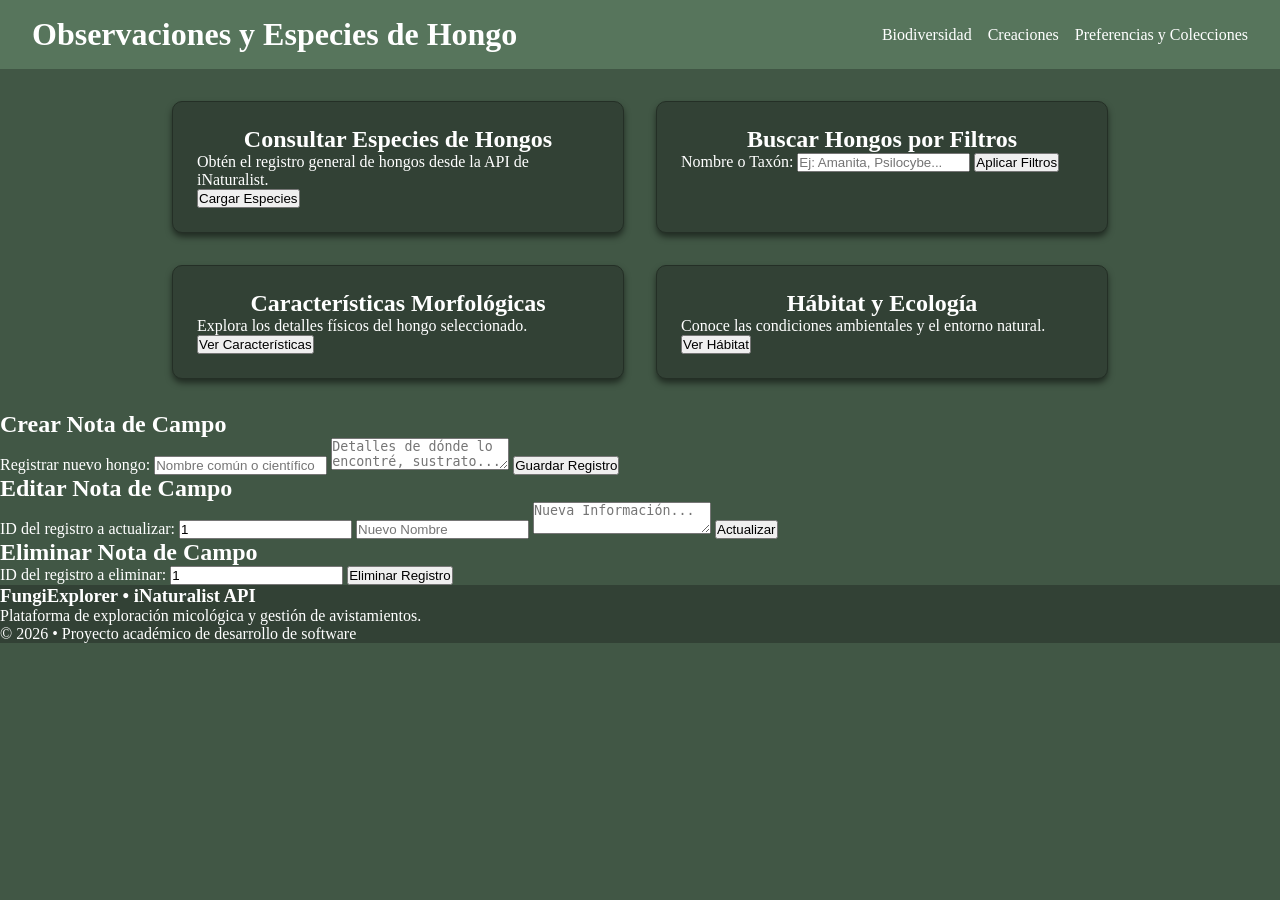
==== index.html @ bd95207e "Actualización del css" ====
<!DOCTYPE html>
<html lang="es">
<head>
    <meta charset="UTF-8">
    <meta name="viewport" content="width=device-width, initial-scale=1.0">
    <title>Consumiento APIs</title>
    <link rel="stylesheet" href="css/style.css">
</head>
<body>
    <header>
        <div id="encabezado">
            <h1>Observaciones y Especies de Hongo</h1>

            <nav>
                <a href="#exploradorBiodiversidad">Biodiversidad</a>
                <a href="#CRUDCreaciones">Creaciones</a>
                <a href="pags/preferenciasColecciones.html">Preferencias y Colecciones</a>
            </nav>
        </div>
    </header>

    <main>

        <section id="exploradorBiodiversidad">
            <div class="gridConsultas">
                <div class="cardConsulta">
                    <!-- consultar especies de hongos -->
                    <article>
                        <h2>Consultar Especies de Hongos</h2>
                        <p>Obtén el registro general de hongos desde la API de iNaturalist.</p>
                        <button id="btnConsultarHongos">Cargar Especies</button>
                        <div id="resultadoConsultar"></div>
                    </article>
                </div>

                <div class="cardConsulta">
                    <!-- //buscar hongos por filtros -->
                    <article>
                        <h2>Buscar Hongos por Filtros</h2>
                        <label for="inputFiltroNombre">Nombre o Taxón:</label>
                        <input id="inputFiltroNombre" type="text" placeholder="Ej: Amanita, Psilocybe...">
                        <button id="btnFiltrar">Aplicar Filtros</button>
                        <div id="resultadoFiltros"></div>
                    </article>
                </div>

                <div class="cardConsulta">
                    <!-- //mostrar caracteristicas -->
                    <article>
                        <h2>Características Morfológicas</h2>
                        <p>Explora los detalles físicos del hongo seleccionado.</p>
                        <button id="btnVerCaracteristicas">Ver Características</button>
                        <div id="detalleCaracteristicas"></div>
                        </article>
                </div>

                <div class="cardConsulta">
                    <!-- //mostrar habitad y ecologia -->
                    <article>
                        <h2>Hábitat y Ecología</h2>
                        <p>Conoce las condiciones ambientales y el entorno natural.</p>
                        <button id="btnVerHabitat">Ver Hábitat</button>
                        <div id="detalleHabitat"></div>
                    </article>
                </div>
            </div>
        </section>

        <section id="CRUDCreaciones">
            <div>
                <div>
                    <!-- Crear notas de campo u obserbaciones propias -->
                    <article>
                        <h2>Crear Nota de Campo</h2>
                        <label for="postNombre">Registrar nuevo hongo:</label>
                        <input id="postNombre" type="text" placeholder="Nombre común o científico" required>
                        <textarea id="postInformacion" placeholder="Detalles de dónde lo encontré, sustrato..." required></textarea>
                        <button id="btnCrear">Guardar Registro</button>
                    </article>
                </div>

                <div>
                    <!-- editar notas de campo propias -->
                    <article>
                        <h2>Editar Nota de Campo</h2>
                        <label for="putId">ID del registro a actualizar:</label>
                        <input id="putId" type="number" min="1" value="1" required>
                        <input id="putNombre" type="text" placeholder="Nuevo Nombre" required>
                        <textarea id="putContenido" placeholder="Nueva Información..." required></textarea>
                        <button id="btnActualizar">Actualizar</button>
                        <div id="resultadoPut"></div>
                    </article>
                </div>
                
                <div>
                    <!-- eliminar notas de campo -->
                    <article>
                        <h2>Eliminar Nota de Campo</h2>
                        <label for="deleteId">ID del registro a eliminar:</label>
                        <input id="deleteId" type="number" min="1" value="1">
                        <button id="btnDelete">Eliminar Registro</button>
                        <div id="resultadoDelete"></div>
                    </article>
                </div>
            </div>
        </section>
    </main>

    <footer>
        <!-- Información del proyecto -->
        <article>
            <h3>FungiExplorer &bull; iNaturalist API</h3>
            <p>Plataforma de exploración micológica y gestión de avistamientos.</p>
            <p>&copy; 2026 &bull; Proyecto académico de desarrollo de software</p>
        </article>
    </footer>
    <script src="js/script.js"></script>
</body>
</html>
---- css/style.css ----
*{
  box-sizing: border-box;
  padding: 0;
  margin: 0;
}

/* rgb(65, 87, 69) */
/* rgb(87, 117, 92) */
/* rgb(50, 65, 53) */

/* rgb(32, 38, 41) - verde oscuro*/ 
/* rgb(87, 117, 92) -verde clarito */
/* rgb(155, 166, 158) - gris*/
/* rgb(232, 236, 232) -blanco */
/* rgb(76, 209, 55) - verde brillante*/

#encabezado{
  background-color: rgb(87, 117, 92);
  display: flex;
  justify-content: space-between;
  align-items: center;
  padding: 1rem 2rem;
}

#encabezado nav{
  display: flex;
  gap: 1rem;
}

nav a{
  text-decoration: none;
  color: white;
}

body{
  background-color: rgb(65, 87, 69);
  color: white;
}

.gridConsultas{
  display: grid;
  grid-template-columns: repeat(2, 1fr);
  gap: 2rem;
  max-width: 1000px;
  margin: 0 auto;
  padding: 2rem;
}

.cardConsulta{
  background-color: rgb(50, 65, 53);
  border: 1px solid rgb(36, 47, 38);
  border-radius: 10px;
  padding: 1.5rem;
  box-shadow: 0 4px 6px rgba(0, 0, 0, 0.5);
  display: flex;
  flex-direction: column;
  justify-content: space-between;
}

.cardConsulta h2{
  text-align: center;
}



@media (max-width: 768px) {
  .grid-consultas {
      grid-template-columns: 1fr;
  }
}

footer{
  background-color: rgb(50, 65, 53);
}
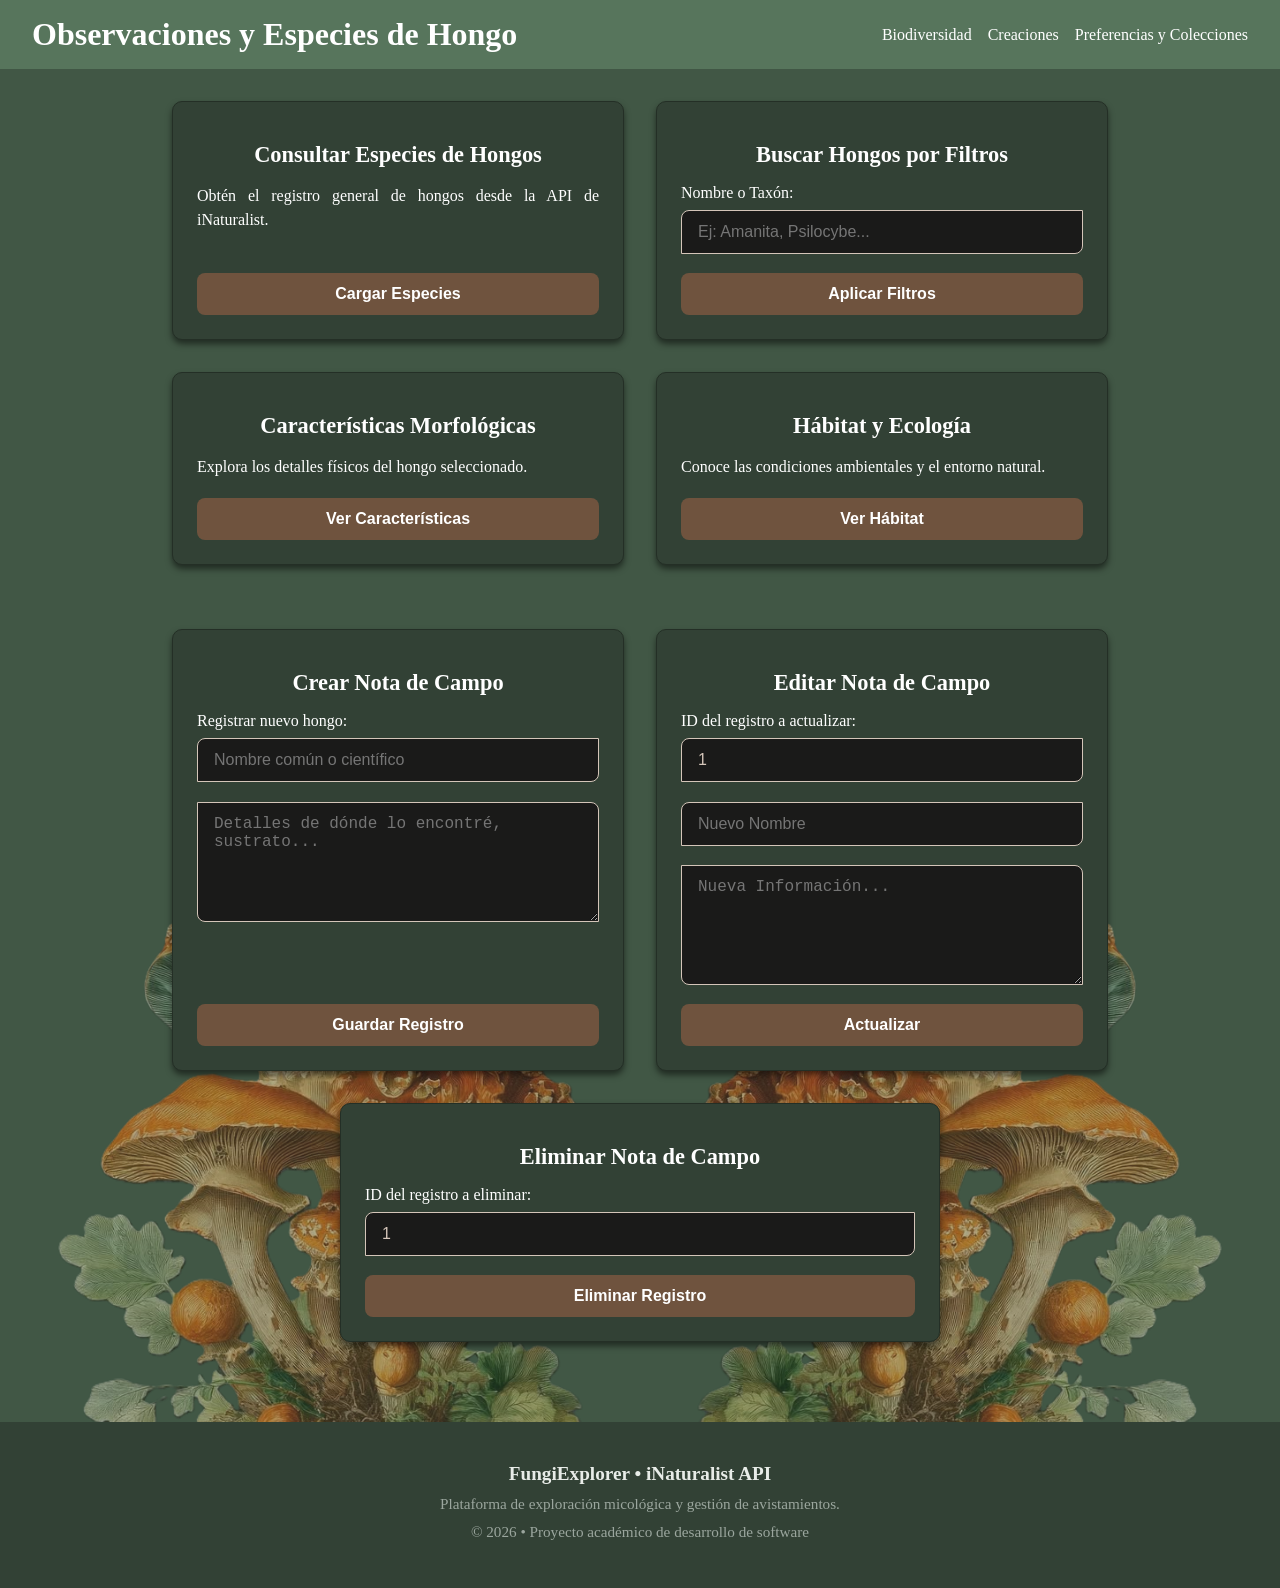
==== commit 61dd335e: "Actualizacion del css con sus imagenes" ====
--- a/index.html
+++ b/index.html
@@ -67,8 +67,8 @@
         </section>
 
         <section id="CRUDCreaciones">
-            <div>
-                <div>
+            <div class="gridConsultas">
+                <div class="cardConsulta">
                     <!-- Crear notas de campo u obserbaciones propias -->
                     <article>
                         <h2>Crear Nota de Campo</h2>
@@ -79,7 +79,7 @@
                     </article>
                 </div>
 
-                <div>
+                <div class="cardConsulta">
                     <!-- editar notas de campo propias -->
                     <article>
                         <h2>Editar Nota de Campo</h2>
@@ -92,7 +92,7 @@
                     </article>
                 </div>
                 
-                <div>
+                <div class="cardConsulta">
                     <!-- eliminar notas de campo -->
                     <article>
                         <h2>Eliminar Nota de Campo</h2>
@@ -104,6 +104,11 @@
                 </div>
             </div>
         </section>
+        <section>
+            <img src="img/Honguitos.png" alt="Honguito decorativo" class="honguitoIzq">
+            <img src="img/Honguitos.png" alt="Honguito decorativo" class="honguitoDer">
+        </section>
+        
     </main>
 
     <footer>
--- a/css/style.css
+++ b/css/style.css
@@ -55,20 +55,195 @@
   display: flex;
   flex-direction: column;
   justify-content: space-between;
+  height: 100%;
+}
+
+.cardConsulta article {
+  display: flex;
+  flex-direction: column;
+  height: 100%;
 }
 
 .cardConsulta h2{
   text-align: center;
-}
-
-
+  font-size: 1.4rem;
+  margin: 1rem;
+}
+
+.cardConsulta p{
+  text-align: justify;
+  line-height: 1.5;
+  margin-bottom: 1.2rem;
+}
+
+.cardConsulta label{
+  display: block;
+  margin-bottom: 0.5rem;
+  font-weight: 500;
+}
+
+.cardConsulta input{
+  width: 100%;
+  padding: 0.75rem 1rem;
+  background-color: #1a1a19;
+  border: 1.5px solid #d4c5b9;
+  border-radius: 8px 0px;
+  color: #d4c5b9;
+  font-size: 1rem;
+  transition: all 0.3s ease;
+  box-sizing: border-box;
+  margin-bottom: 1.2rem;
+}
+
+.cardConsulta textarea{
+  width: 100%;
+  padding: 0.75rem 1rem;
+  background-color: #1a1a19;
+  border: 1.5px solid #d4c5b9;
+  border-radius: 0px 8px;
+  color: #d4c5b9;
+  font-size: 1rem;
+  box-sizing: border-box;
+  margin-bottom: 1.2rem;
+  min-height: 120px;
+  max-height: 250px;
+  resize: vertical;
+  margin-bottom: 1.2rem;
+}
+
+.cardConsulta input[type="text"]:focus{
+  border-color: #8c6d53;
+  box-shadow: 0 0 0 3px rgba(140, 109, 83, 0.15);
+}
+
+.cardConsulta button {
+  background-color: #6f533e;
+  color: white;
+  border: none;
+  border-radius: 8px;
+  padding: 0.75rem 1.25rem;
+  font-size: 1rem;
+  font-weight: 600;
+  cursor: pointer;
+  width: 100%;
+  margin-top: auto;
+}
+
+.cardConsulta select {
+  width: 100%;
+  padding: 0.75rem 1rem;
+  background-color: #1a1a19;
+  border: 1.5px solid #d4c5b9;
+  border-radius: 8px;
+  color: #d4c5b9;
+  font-size: 1rem;
+  font-family: inherit;
+  outline: none;
+  cursor: pointer;
+  box-sizing: border-box;
+  margin-bottom: 1.2rem;
+}
+
+.cardConsulta input[type="checkbox"] {
+  accent-color: #6f533e; 
+  width: 1.1rem;
+  height: 1.1rem;
+  cursor: pointer;
+  margin-right: 0.5rem;
+  vertical-align: middle;
+}
+
+.cardConsulta button:active {
+  transform: scale(0.98);
+}
+
+.gridConsultas .cardConsulta:nth-child(3):last-child {
+  grid-column: span 2;
+  max-width: 600px;
+  margin: 0 auto;    
+  width: 100%;
+}
 
 @media (max-width: 768px) {
   .grid-consultas {
-      grid-template-columns: 1fr;
+    grid-template-columns: 1fr;
   }
 }
 
-footer{
+footer {
   background-color: rgb(50, 65, 53);
+  color: rgb(155, 166, 158);
+  text-align: center;
+  padding: 2.5rem 1rem;
+  margin-top: 3rem;
+  border-top: 1px solid rgb(50, 65, 53);
+}
+
+footer article h3 {
+  color: rgb(232, 236, 232);
+  font-size: 1.2rem;
+  margin-bottom: 0.5rem;
+}
+
+footer article p {
+  font-size: 0.95rem;
+  margin-bottom: 0.4rem;
+  line-height: 1.4;
+}
+
+
+
+body {
+  background-color: rgb(65, 87, 69);
+  color: white;
+  min-height: 100vh;
+  display: flex;              
+  flex-direction: column;
+  margin: 0;
+}
+
+main {
+  flex: 1;
+}
+
+footer {
+  color: rgb(155, 166, 158);
+  text-align: center;
+  padding: 2.5rem 1rem;
+  border-top: 1px solid rgb(50, 65, 53);
+  width: 100%;
+}
+
+body {
+    background-color: rgb(65, 87, 69);
+    color: white;
+    min-height: 100vh;
+    display: flex;
+    flex-direction: column;
+    margin: 0;
+    position: relative;
+    z-index: 1; /* Capa base */
+}
+
+.honguitoIzq {
+  position: absolute;
+  bottom: 20px;         
+  left: 0;              
+  width: 650px;         
+  height: auto;
+  opacity: 0.60;        
+  pointer-events: none; 
+  z-index: -1;          
+}
+
+.honguitoDer {
+  position: absolute;   
+  bottom: 20px;
+  right: 0;             
+  width: 650px;   
+  height: auto;
+  transform: scaleX(-1); 
+  opacity: 0.60;
+  pointer-events: none;
+  z-index: -1;          
 }
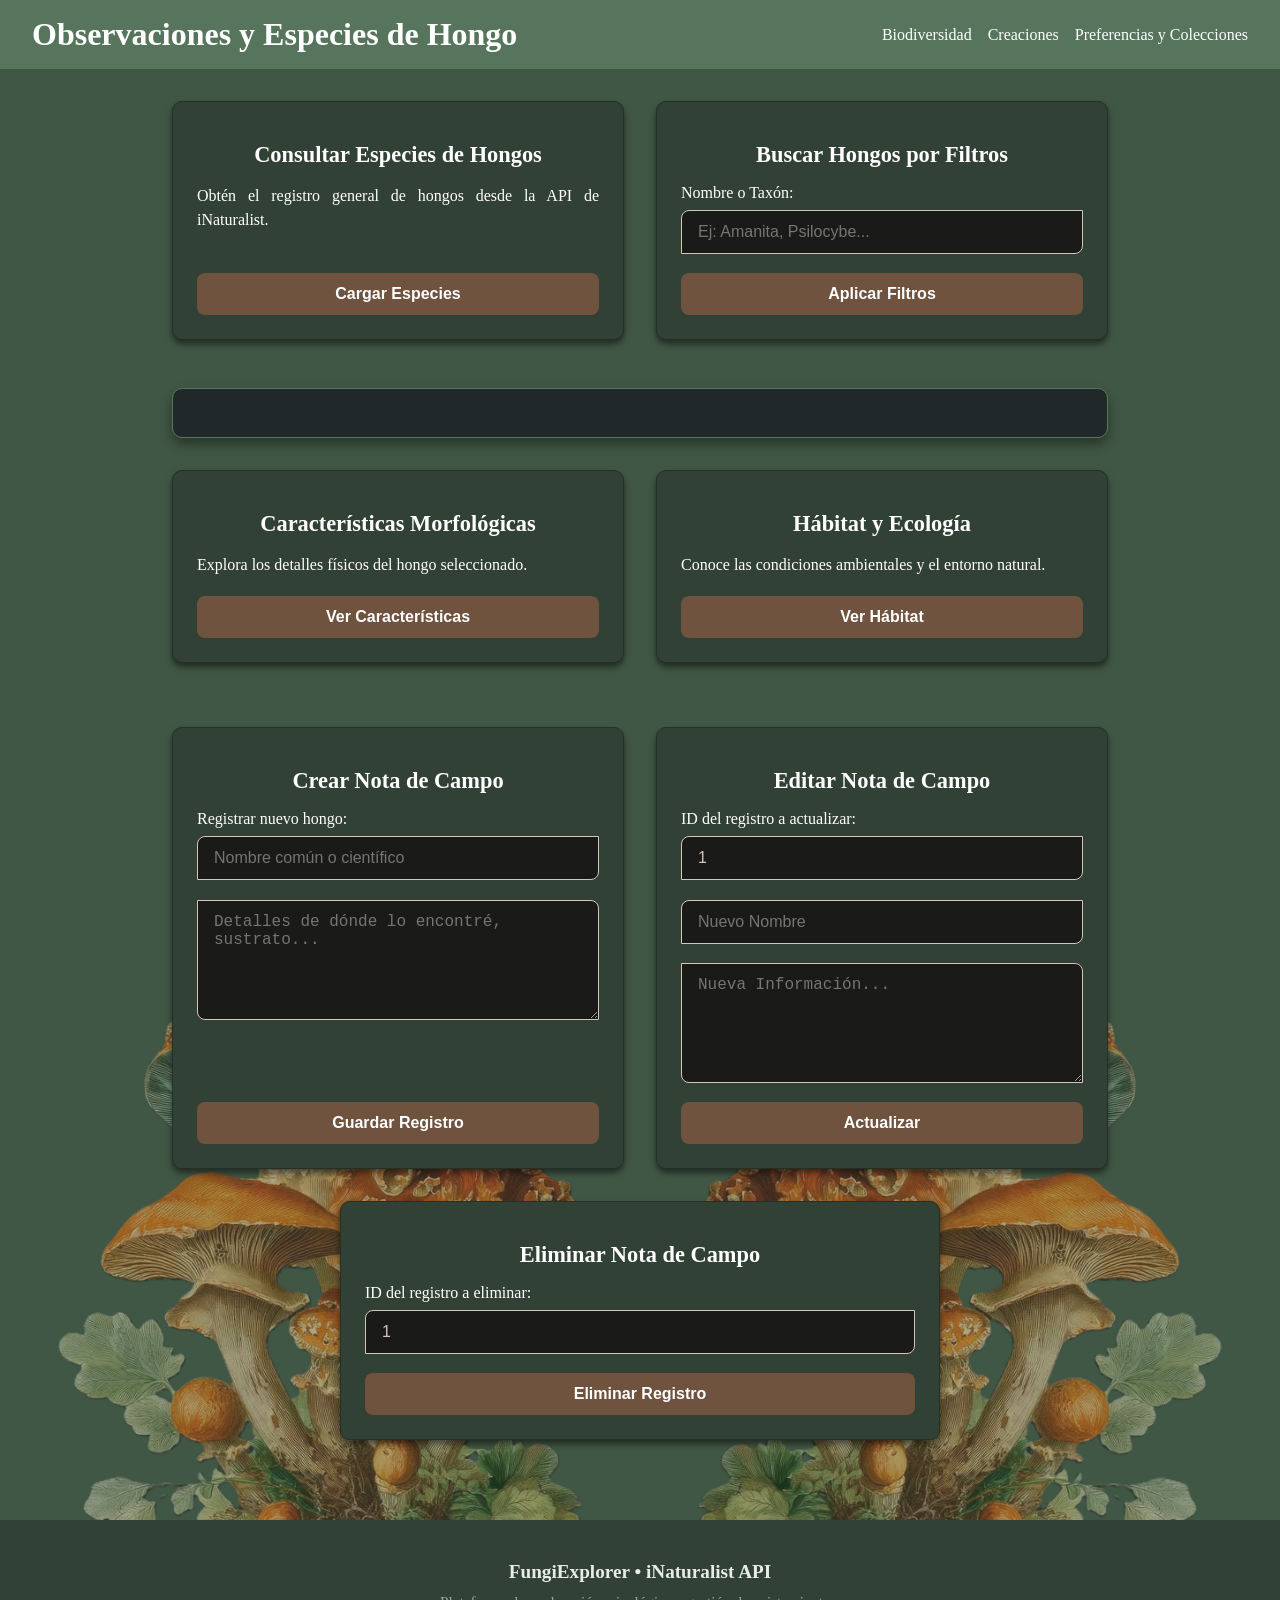
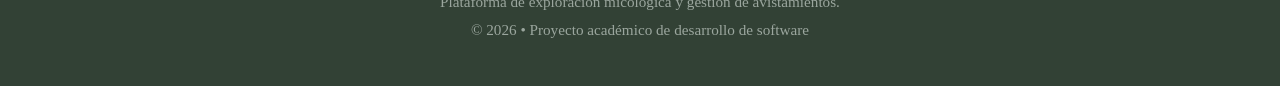
==== commit 854f1a2c: "Creación de la funcion para mostra el listado de los hongos y restructuración del formato" ====
--- a/index.html
+++ b/index.html
@@ -29,8 +29,9 @@
                         <h2>Consultar Especies de Hongos</h2>
                         <p>Obtén el registro general de hongos desde la API de iNaturalist.</p>
                         <button id="btnConsultarHongos">Cargar Especies</button>
-                        <div id="resultadoConsultar"></div>
+                        <!-- <div id="resultadoConsultar"></div> -->
                     </article>
+                    
                 </div>
 
                 <div class="cardConsulta">
@@ -43,6 +44,8 @@
                         <div id="resultadoFiltros"></div>
                     </article>
                 </div>
+
+                <div id="resultadoConsultar" class="resultado-api-full"></div>
 
                 <div class="cardConsulta">
                     <!-- //mostrar caracteristicas -->
@@ -64,6 +67,8 @@
                     </article>
                 </div>
             </div>
+
+            
         </section>
 
         <section id="CRUDCreaciones">
--- a/css/style.css
+++ b/css/style.css
@@ -246,4 +246,84 @@
   opacity: 0.60;
   pointer-events: none;
   z-index: -1;          
+}
+
+/* tarjetas para los hongos -------------------------------*/
+/* 1. Contenedor general que se abre a todo lo ancho abajo de las dos primeras tarjetas */
+.resultado-api-full {
+  grid-column: 1 / -1; /* Ocupa las dos columnas completas de la sección */
+  background-color: rgba(32, 38, 41, 0.95);
+  border: 1px solid rgb(87, 117, 92);
+  border-radius: 10px;
+  padding: 1.5rem;
+  margin-top: 1rem;
+  box-shadow: 0 6px 12px rgba(0, 0, 0, 0.4);
+}
+
+/* 2. Hacemos que cuando JavaScript meta las tarjetas, se organicen en columnas internas */
+#resultadoConsultar:not(:empty) {
+  display: grid;
+  grid-template-columns: repeat(auto-fill, minmax(220px, 1fr));
+  gap: 1.5rem;
+}
+
+/* 3. Estilo para cada tarjeta individual de hongo que crea tu función JS */
+.tarjetaHongo {
+  background-color: rgb(50, 65, 53);
+  border: 1px solid rgb(36, 47, 38);
+  border-radius: 8px;
+  padding: 1rem;
+  display: flex;
+  flex-direction: column;
+  gap: 0.5rem;
+  box-shadow: 0 2px 4px rgba(0, 0, 0, 0.3);
+}
+
+/* 4. Estilo para la imagen del hongo dentro de la tarjeta inyectada */
+.tarjetaHongo img {
+  width: 100%;
+  height: 140px;
+  object-fit: cover;
+  border-radius: 6px;
+  margin-bottom: 0.5rem;
+}
+
+.tarjetaHongo h3 {
+  font-size: 1.1rem;
+  color: rgb(76, 209, 55);
+  margin-bottom: 0.3rem;
+}
+
+.tarjetaHongo p {
+  font-size: 0.9rem;
+  margin-bottom: 0.2rem;
+  text-align: left;
+  line-height: 1.3;
+}
+
+/* boton ver mas */
+/* Estilo general para el botón "Ver más" que se crea por JS */
+.botonVerMas {
+  grid-column: 1 / -1; /* Hace que el botón abarque todo el ancho de las columnas de la cuadrícula */
+  background-color: #6f533e;
+  color: white;
+  border: none;
+  border-radius: 8px;
+  padding: 0.85rem 1.25rem;
+  font-size: 1rem;
+  font-weight: 600;
+  cursor: pointer;
+  width: 100%;
+  max-width: 300px; /* Evita que en pantallas grandes el botón sea gigantesco */
+  margin: 1.5rem auto 0.5rem auto; /* Lo centra automáticamente horizontalmente */
+  transition: background-color 0.2s ease, transform 0.1s ease;
+  box-shadow: 0 4px 6px rgba(0, 0, 0, 0.3);
+}
+
+.botonVerMas:hover {
+  background-color: #5c4433;
+}
+
+.botonVerMas:active {
+  transform: scale(0.98);
 }
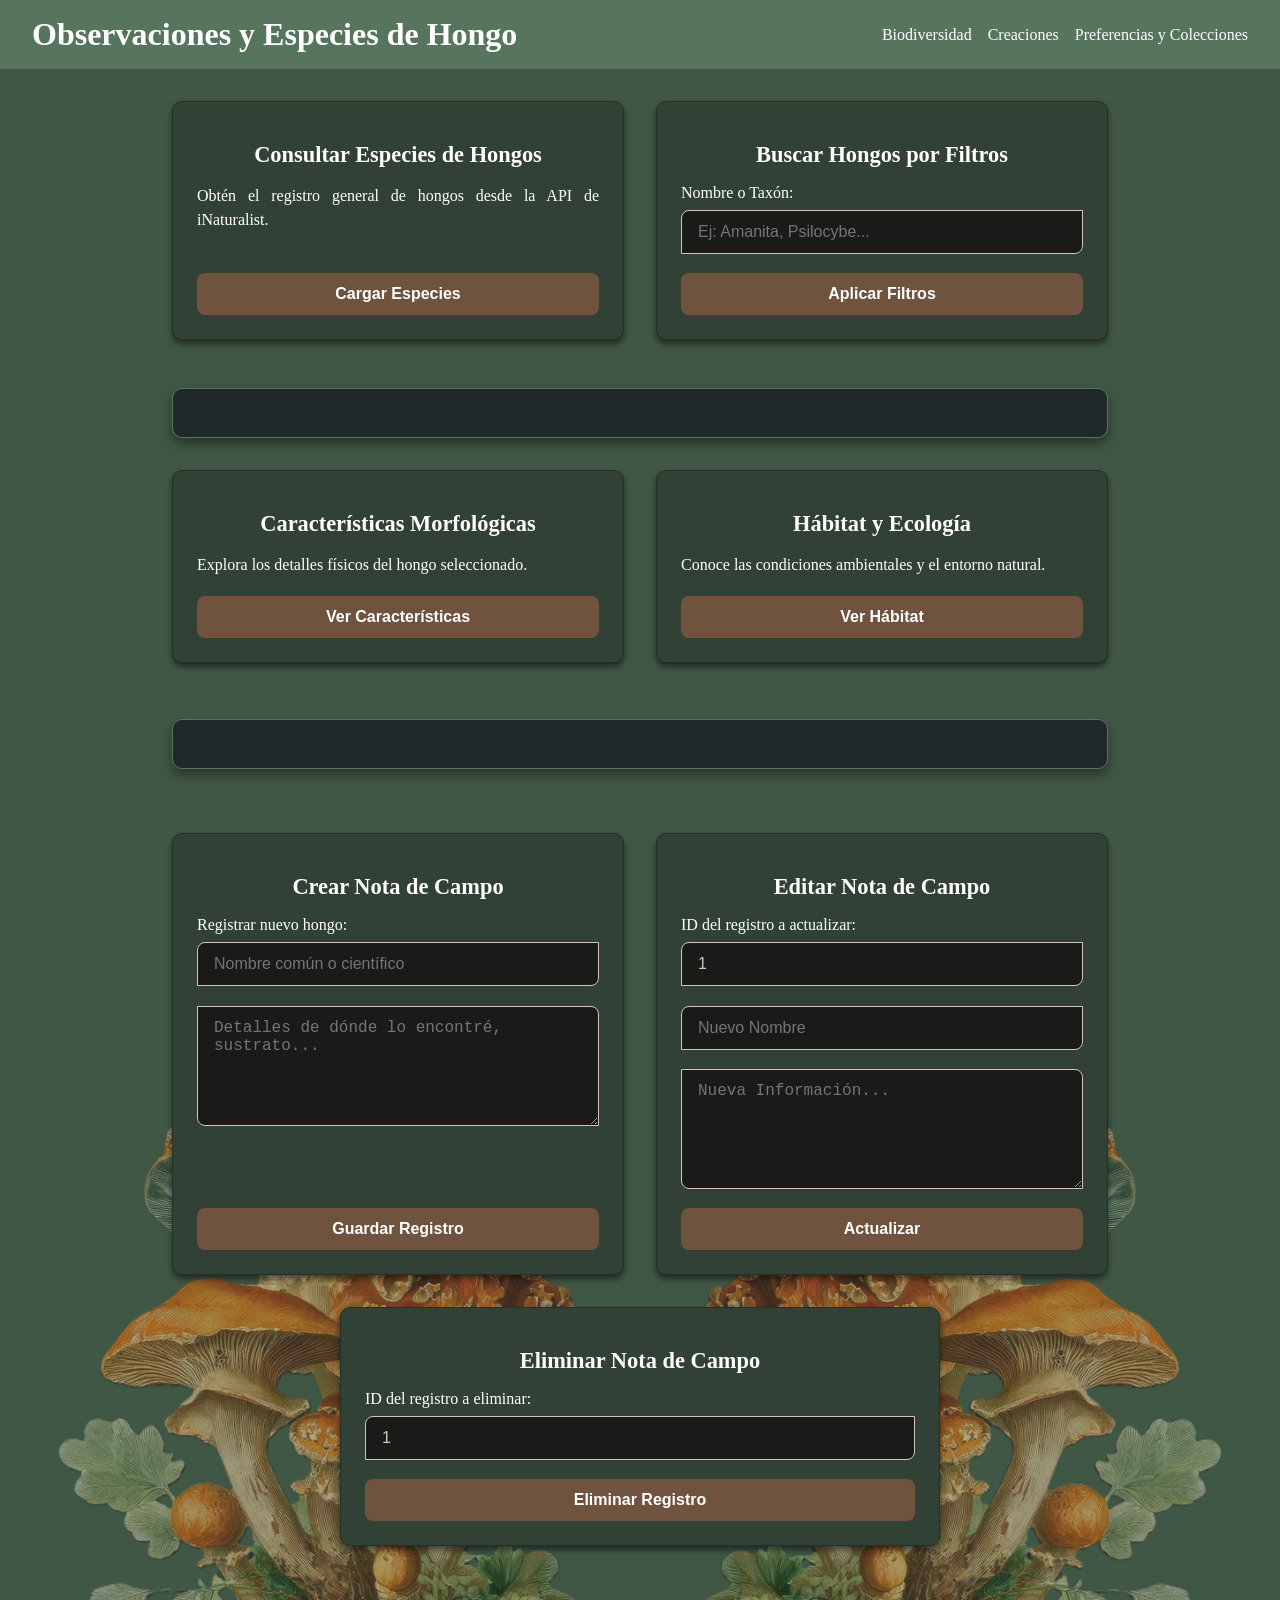
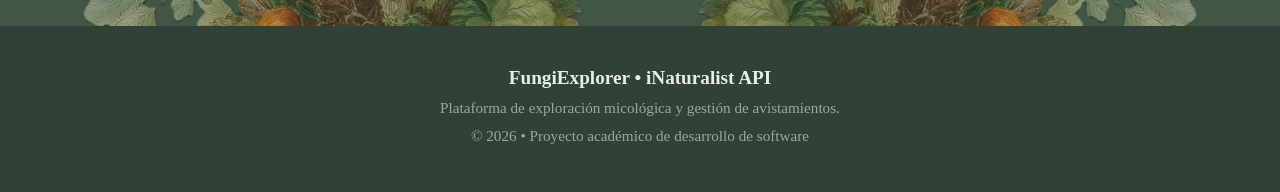
==== commit b7b73a50: "Creación de la funcion para mostra caracteristicas y restructuración del formato" ====
--- a/index.html
+++ b/index.html
@@ -3,8 +3,9 @@
 <head>
     <meta charset="UTF-8">
     <meta name="viewport" content="width=device-width, initial-scale=1.0">
-    <title>Consumiento APIs</title>
+    <title>Consumo de APIs</title>
     <link rel="stylesheet" href="css/style.css">
+    <link rel="icon" href="img/icono.png">
 </head>
 <body>
     <header>
@@ -41,7 +42,7 @@
                         <label for="inputFiltroNombre">Nombre o Taxón:</label>
                         <input id="inputFiltroNombre" type="text" placeholder="Ej: Amanita, Psilocybe...">
                         <button id="btnFiltrar">Aplicar Filtros</button>
-                        <div id="resultadoFiltros"></div>
+                        <!-- <div id="resultadoFiltros"></div> -->
                     </article>
                 </div>
 
@@ -53,7 +54,7 @@
                         <h2>Características Morfológicas</h2>
                         <p>Explora los detalles físicos del hongo seleccionado.</p>
                         <button id="btnVerCaracteristicas">Ver Características</button>
-                        <div id="detalleCaracteristicas"></div>
+                        <!-- <div id="detalleCaracteristicas"></div> -->
                         </article>
                 </div>
 
@@ -66,6 +67,8 @@
                         <div id="detalleHabitat"></div>
                     </article>
                 </div>
+
+                <div id="detalleCaracteristicas" class="resultado-api-full"></div>
             </div>
 
             
--- a/css/style.css
+++ b/css/style.css
@@ -301,6 +301,22 @@
   line-height: 1.3;
 }
 
+.tarjetaHongo a {
+  display: inline-block;
+  background-color: transparent;
+  color: rgb(76, 209, 55); /* Tu verde brillante para que resalte bonito */
+  border: 1px solid rgb(76, 209, 55);
+  border-radius: 6px;
+  padding: 0.4rem 0.8rem;
+  font-size: 0.85rem;
+  font-weight: 600;
+  text-align: center;
+  text-decoration: none;
+  margin-top: 0.5rem;
+  transition: all 0.2s ease;
+}
+
+
 /* boton ver mas */
 /* Estilo general para el botón "Ver más" que se crea por JS */
 .botonVerMas {
@@ -326,4 +342,49 @@
 
 .botonVerMas:active {
   transform: scale(0.98);
+}
+
+/* caracteristicas morfologicas *-----------------------------------------------------*/
+/* 1. Hacemos que el contenedor de características ocupe todo el ancho de la sección abajo */
+#detalleCaracteristicas {
+  grid-column: 1 / -1; /* Ocupa todo el ancho inferior */
+  margin-top: 1.5rem;
+}
+
+/* 2. Si el contenedor tiene contenido, lo organizamos en cuadrícula automáticamente */
+#detalleCaracteristicas:not(:empty) {
+  display: grid;
+  grid-template-columns: repeat(auto-fill, minmax(220px, 1fr));
+  gap: 1.5rem;
+  background-color: rgba(32, 38, 41, 0.95);
+  border: 1px solid rgb(87, 117, 92);
+  border-radius: 10px;
+  padding: 1.5rem;
+  box-shadow: 0 6px 12px rgba(0, 0, 0, 0.4);
+}
+
+/* 3. Estilo para el botón de Wikipedia que ya genera tu JS (.btnWikipedia) */
+.tarjetaHongo .btnWikipedia {
+  display: inline-block;
+  background-color: transparent;
+  color: rgb(76, 209, 55); /* Tu verde brillante característico */
+  border: 1px solid rgb(76, 209, 55);
+  border-radius: 6px;
+  padding: 0.4rem 0.8rem;
+  font-size: 0.85rem;
+  font-weight: 600;
+  text-align: center;
+  text-decoration: none;
+  margin-top: 0.5rem;
+  transition: all 0.2s ease;
+}
+
+.tarjetaHongo .btnWikipedia:hover {
+  background-color: rgb(76, 209, 55);
+  color: rgb(32, 38, 41);
+  box-shadow: 0 2px 6px rgba(76, 209, 55, 0.4);
+}
+
+.tarjetaHongo .btnWikipedia:active {
+  transform: scale(0.98);
 }
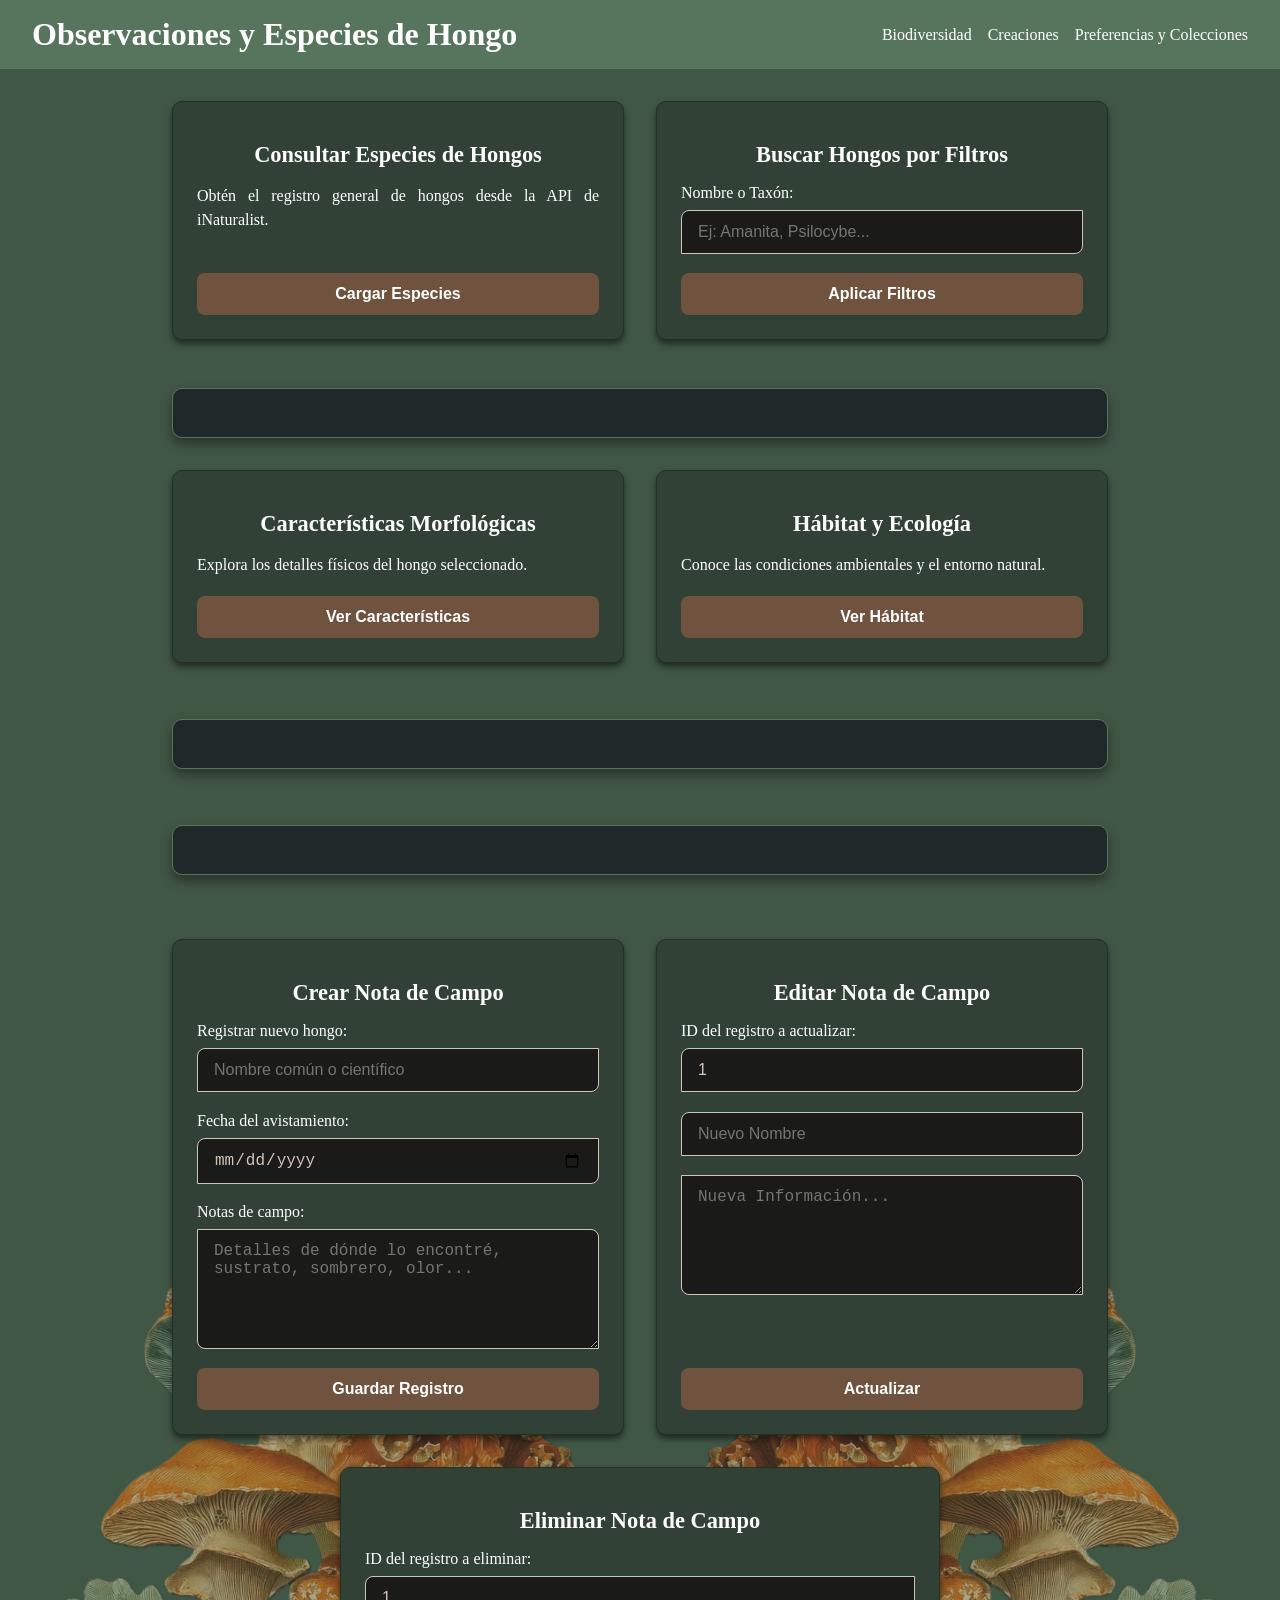
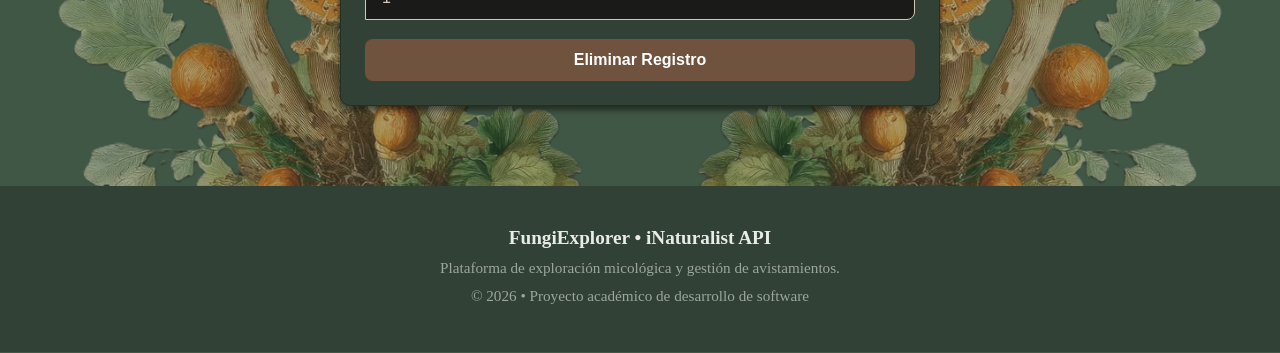
==== commit 968e315d: "Creación de la funcion para crear notas de campo y restructuración del formato" ====
--- a/index.html
+++ b/index.html
@@ -64,11 +64,12 @@
                         <h2>Hábitat y Ecología</h2>
                         <p>Conoce las condiciones ambientales y el entorno natural.</p>
                         <button id="btnVerHabitat">Ver Hábitat</button>
-                        <div id="detalleHabitat"></div>
+                        <!-- <div id="detalleHabitat"></div> -->
                     </article>
                 </div>
 
                 <div id="detalleCaracteristicas" class="resultado-api-full"></div>
+                <div id="detalleHabitat" class="resultado-api-full"></div
             </div>
 
             
@@ -82,7 +83,10 @@
                         <h2>Crear Nota de Campo</h2>
                         <label for="postNombre">Registrar nuevo hongo:</label>
                         <input id="postNombre" type="text" placeholder="Nombre común o científico" required>
-                        <textarea id="postInformacion" placeholder="Detalles de dónde lo encontré, sustrato..." required></textarea>
+                        <label for="postFecha">Fecha del avistamiento:</label>
+                        <input id="postFecha" type="date" required>
+                        <label for="postInformacion">Notas de campo:</label>
+                        <textarea id="postInformacion" placeholder="Detalles de dónde lo encontré, sustrato, sombrero, olor..." required></textarea>
                         <button id="btnCrear">Guardar Registro</button>
                     </article>
                 </div>
--- a/css/style.css
+++ b/css/style.css
@@ -387,4 +387,30 @@
 
 .tarjetaHongo .btnWikipedia:active {
   transform: scale(0.98);
+}
+
+#detalleHabitat {
+  grid-column: 1 / -1; /* Ocupa todo el ancho inferior de la cuadrícula */
+  margin-top: 1.5rem;
+}
+
+/* 2. Si el contenedor tiene contenido, lo organizamos en cuadrícula automáticamente */
+#detalleHabitat:not(:empty) {
+  display: grid;
+  grid-template-columns: repeat(auto-fill, minmax(220px, 1fr));
+  gap: 1.5rem;
+  background-color: rgba(32, 38, 41, 0.95);
+  border: 1px solid rgb(87, 117, 92);
+  border-radius: 10px;
+  padding: 1.5rem;
+  box-shadow: 0 6px 12px rgba(0, 0, 0, 0.4);
+}
+
+/* 3. Estilo opcional para destacar la descripción ecológica dentro de esta tarjeta */
+#detalleHabitat .descripcionEcologica {
+  font-size: 0.88rem;
+  color: rgb(232, 236, 232);
+  margin-top: 0.4rem;
+  line-height: 1.4;
+  opacity: 0.9;
 }
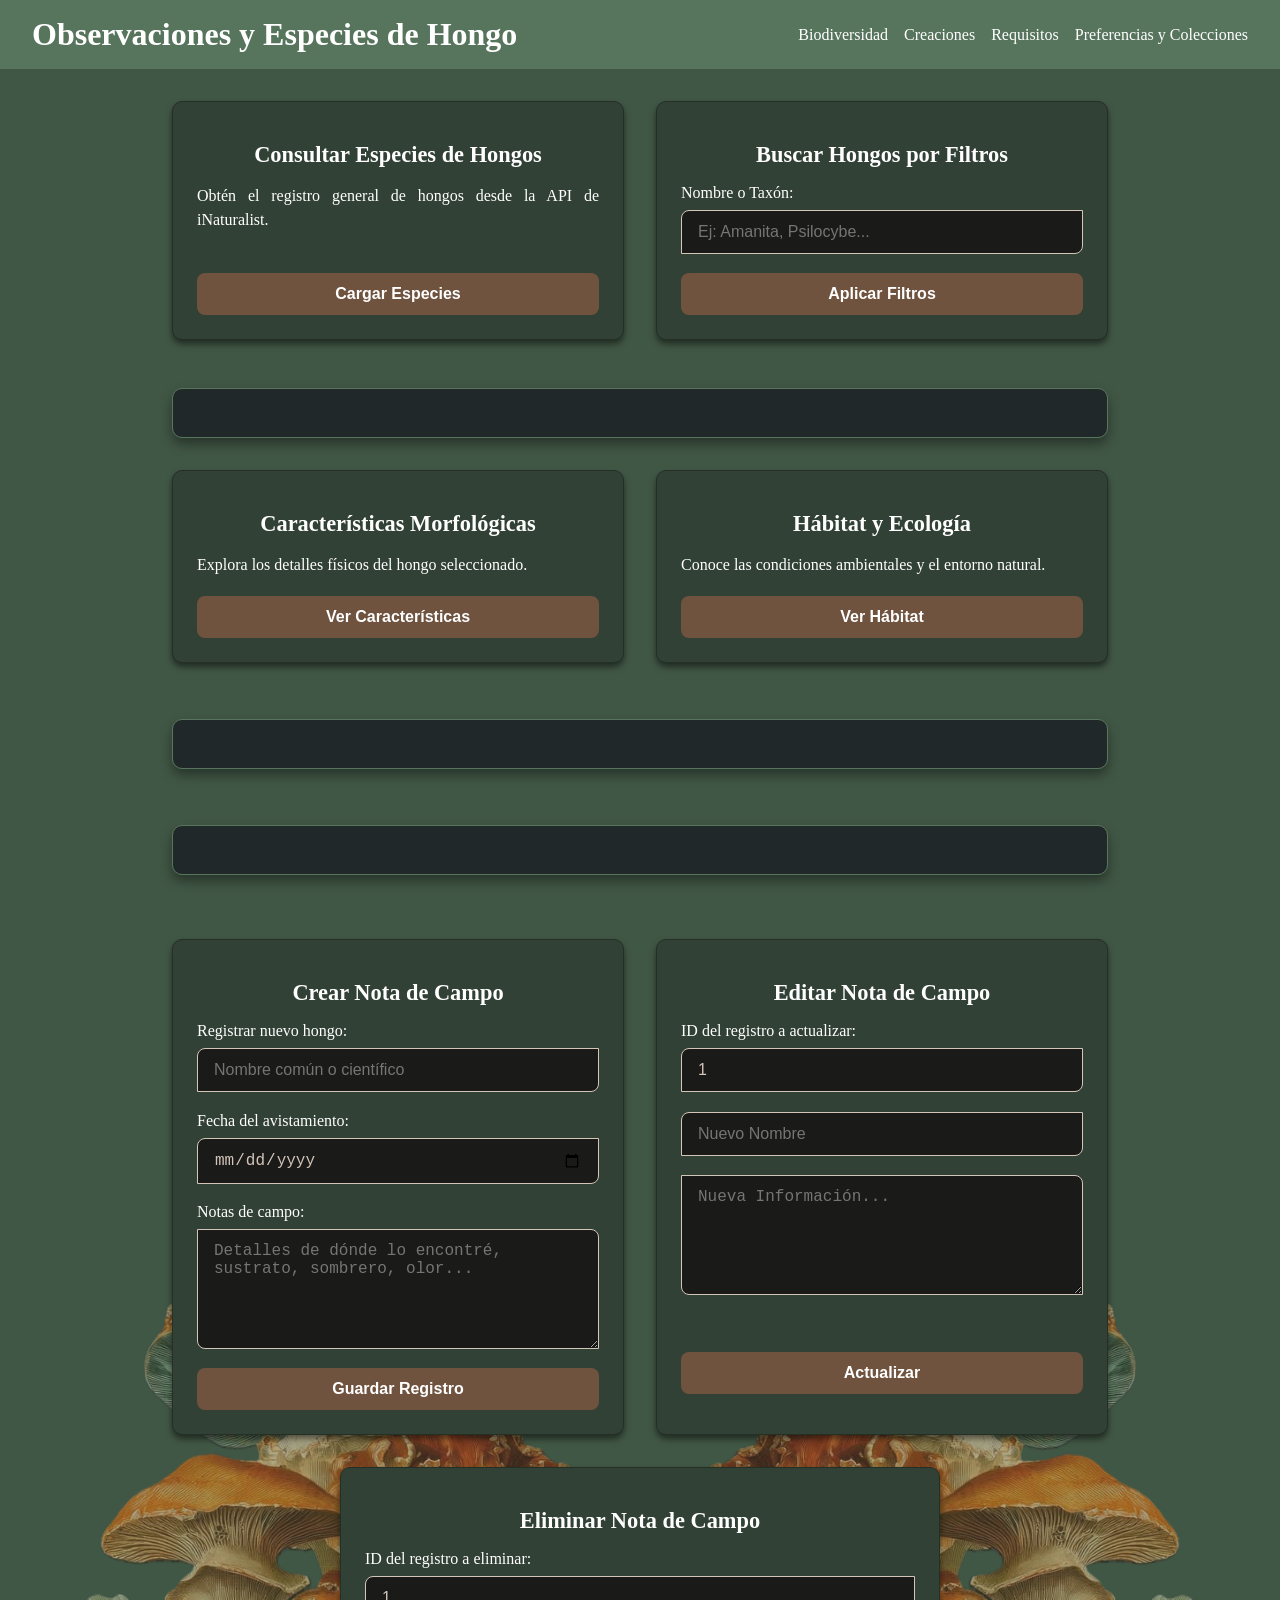
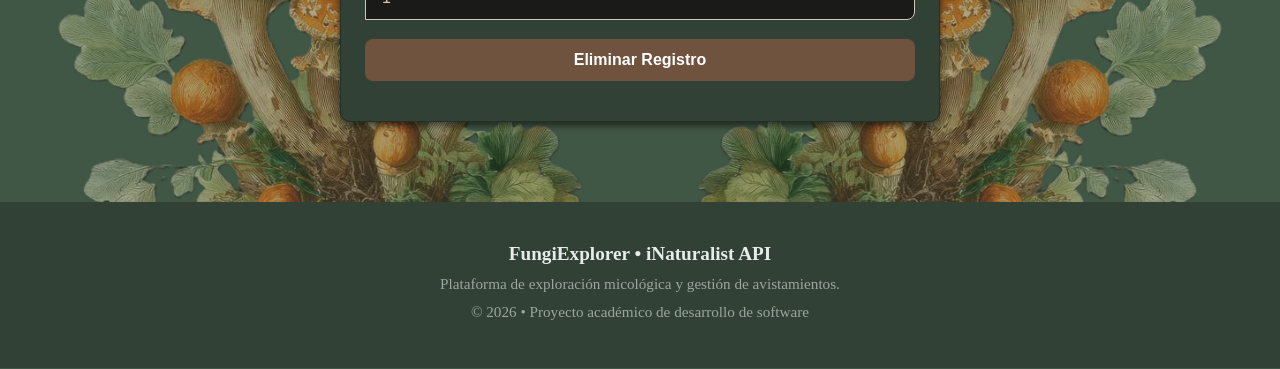
==== commit 6b3e5746: "Creación de la parte final y restructuración del formato" ====
--- a/index.html
+++ b/index.html
@@ -15,6 +15,7 @@
             <nav>
                 <a href="#exploradorBiodiversidad">Biodiversidad</a>
                 <a href="#CRUDCreaciones">Creaciones</a>
+                <a href="pags/requisitos.html">Requisitos</a>
                 <a href="pags/preferenciasColecciones.html">Preferencias y Colecciones</a>
             </nav>
         </div>
@@ -110,8 +111,8 @@
                         <h2>Eliminar Nota de Campo</h2>
                         <label for="deleteId">ID del registro a eliminar:</label>
                         <input id="deleteId" type="number" min="1" value="1">
-                        <button id="btnDelete">Eliminar Registro</button>
-                        <div id="resultadoDelete"></div>
+                        <button id="btnEliminar">Eliminar Registro</button>
+                        <div id="resultadoEliminar"></div>
                     </article>
                 </div>
             </div>
--- a/css/style.css
+++ b/css/style.css
@@ -413,4 +413,52 @@
   margin-top: 0.4rem;
   line-height: 1.4;
   opacity: 0.9;
+}
+
+/* Estilo y centrado específico para el botón de búsqueda de favoritos */
+.gridConsultas #seccionFavorito {
+  grid-column: 1 / -1; /* Ocupa todo el ancho de la rejilla */
+  max-width: 600px;    /* Controla que no se estire demasiado */
+  width: 100%;
+  margin: 0 auto;      /* Lo centra perfectamente en la pantalla */
+}
+
+.tarjetaHongo button, 
+.tarjetaHongo .btnFavoritos {
+  display: block;
+  width: 100%;
+  background-color: #6f533e; /* Tu tono marrón característico */
+  color: white;
+  border: none;
+  border-radius: 8px;
+  padding: 0.6rem 1rem;
+  font-size: 0.9rem;
+  font-weight: 600;
+  cursor: pointer;
+  margin-top: 0.6rem;
+  text-align: center;
+  transition: background-color 0.2s ease, transform 0.1s ease;
+  box-shadow: 0 2px 4px rgba(0, 0, 0, 0.3);
+}
+
+.tarjetaHongo button:hover, 
+.tarjetaHongo .btnFavoritos:hover {
+  background-color: #5c4433; /* Un tono un pelín más oscuro al pasar el cursor */
+}
+
+.tarjetaHongo button:active, 
+.tarjetaHongo .btnFavoritos:active {
+  transform: scale(0.98);
+}
+
+.cardConsulta button + button {
+  margin-top: 0.8rem; /* Separa los botones si hay más de uno seguidos */
+}
+
+/* Contenedores de resultados internos en las tarjetas de requisitos */
+.cardConsulta div[id^="resultado"], 
+.cardConsulta div[id="contenedorErrores"] {
+  margin-top: 1rem;
+  font-size: 0.95rem;
+  line-height: 1.4;
 }
